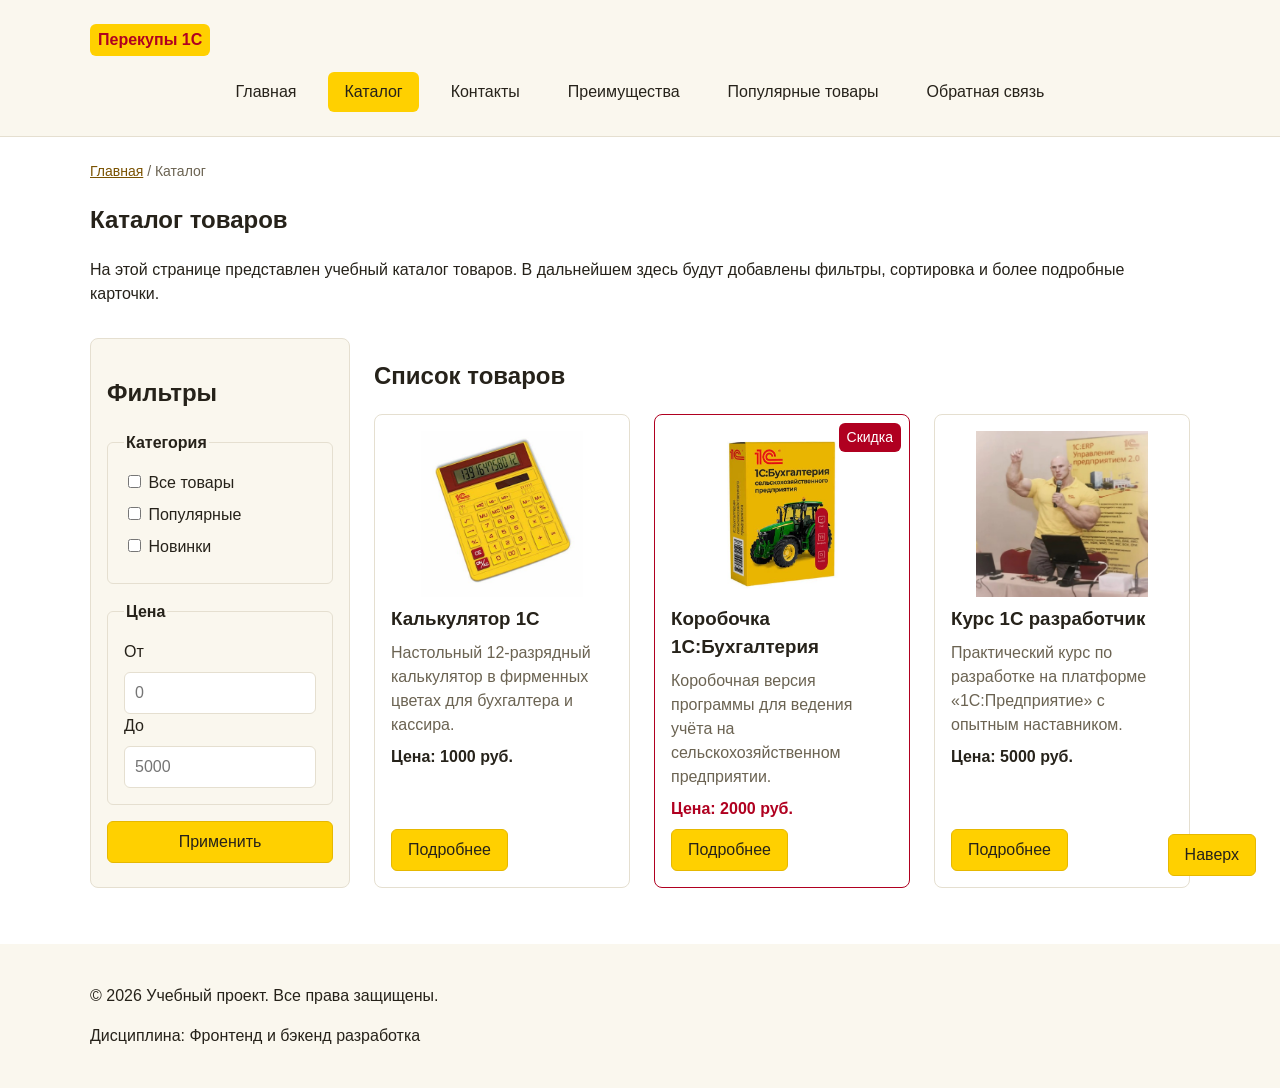
==== catalog.html @ 0d0c449e "chore: import KR1 HTML CSS project" ====
<!DOCTYPE html>
<html lang="ru">
<head>
  <meta charset="UTF-8">
  <meta name="viewport" content="width=device-width, initial-scale=1.0">
  <meta name="description" content="Каталог товаров учебного интернет-магазина.">
  <title>Каталог товаров — Перекупы 1С</title>
  <meta property="og:type" content="website">
  <meta property="og:title" content="Каталог товаров — Перекупы 1С">
  <meta property="og:description" content="Каталог товаров учебного интернет-магазина.">
  <meta property="og:image" content="https://killmenull.github.io/kr1-html-css-shop/images/preview.jpg">
  <link rel="stylesheet" href="css/style.css">
</head>
<body>
  <header class="site-header">
    <div class="site-header__inner">
      <a class="site-header__logo" href="index.html">Перекупы 1С</a>

      <nav class="site-nav" aria-label="Основная навигация">
        <ul class="site-nav__list">
          <li class="site-nav__item"><a class="site-nav__link" href="index.html">Главная</a></li>
          <li class="site-nav__item"><a class="site-nav__link site-nav__link--active" href="catalog.html">Каталог</a></li>
          <li class="site-nav__item"><a class="site-nav__link" href="contacts.html">Контакты</a></li>
          <li class="site-nav__item"><a class="site-nav__link" href="index.html#advantages">Преимущества</a></li>
          <li class="site-nav__item"><a class="site-nav__link" href="index.html#popular">Популярные товары</a></li>
          <li class="site-nav__item"><a class="site-nav__link" href="index.html#contacts">Обратная связь</a></li>
        </ul>
      </nav>
    </div>
  </header>

  <main>
    <nav class="breadcrumbs" aria-label="Хлебные крошки">
      <a class="breadcrumbs__link" href="index.html">Главная</a>
      <span class="breadcrumbs__current">Каталог</span>
    </nav>

    <section class="section">
      <h1>Каталог товаров</h1>
      <p>
        На этой странице представлен учебный каталог товаров.
        В дальнейшем здесь будут добавлены фильтры, сортировка и более
        подробные карточки.
      </p>
    </section>

    <section class="catalog-layout">
      <aside class="catalog-filters">
        <h2>Фильтры</h2>

        <form class="filters-form" action="#" method="get">
          <fieldset class="filters-form__group">
            <legend class="filters-form__legend">Категория</legend>

            <label class="filters-form__label">
              <input type="checkbox" name="category" value="all">
              Все товары
            </label>

            <label class="filters-form__label">
              <input type="checkbox" name="category" value="popular">
              Популярные
            </label>

            <label class="filters-form__label">
              <input type="checkbox" name="category" value="new">
              Новинки
            </label>
          </fieldset>

          <fieldset class="filters-form__group">
            <legend class="filters-form__legend">Цена</legend>

            <label class="filters-form__label" for="price-from">От</label>
            <input class="filters-form__input" id="price-from" name="price-from" type="number" min="0" placeholder="0">

            <label class="filters-form__label" for="price-to">До</label>
            <input class="filters-form__input" id="price-to" name="price-to" type="number" min="0" placeholder="5000">
          </fieldset>

          <button class="button button--primary" type="submit">Применить</button>
        </form>
      </aside>

      <section class="catalog-products">
        <h2>Список товаров</h2>

        <div class="products-grid">
          <article class="product-card">
            <img class="product-card__image" src="images/product-1.jpg" alt="Жёлтый настольный калькулятор 1С с красными клавишами" width="440" height="454">
            <h3 class="product-card__title"><a class="product-card__link" href="product.html">Калькулятор 1С</a></h3>
            <p class="product-card__description">Настольный 12-разрядный калькулятор в фирменных цветах для бухгалтера и кассира.</p>
            <p class="product-card__price">Цена: 1000 руб.</p>
            <a class="button button--primary product-card__button" href="product.html">Подробнее</a>
          </article>

          <article class="product-card product-card--discount">
            <span class="product-card__badge">Скидка</span>
            <img class="product-card__image" src="images/product-2.jpg" alt="Жёлтая коробка программы «1С:Бухгалтерия сельскохозяйственного предприятия» с изображением трактора" width="395" height="506">
            <h3 class="product-card__title"><a class="product-card__link" href="product-2.html">Коробочка 1С:Бухгалтерия</a></h3>
            <p class="product-card__description">Коробочная версия программы для ведения учёта на сельскохозяйственном предприятии.</p>
            <p class="product-card__price">Цена: 2000 руб.</p>
            <a class="button button--primary product-card__button" href="product-2.html">Подробнее</a>
          </article>

          <article class="product-card">
            <img class="product-card__image" src="images/product-3.jpg" alt="Преподаватель в жёлтой футболке 1С выступает с микрофоном на фоне плаката «1С:ERP»" width="800" height="775">
            <h3 class="product-card__title"><a class="product-card__link" href="product-3.html">Курс 1С разработчик</a></h3>
            <p class="product-card__description">Практический курс по разработке на платформе «1С:Предприятие» с опытным наставником.</p>
            <p class="product-card__price">Цена: 5000 руб.</p>
            <a class="button button--primary product-card__button" href="product-3.html">Подробнее</a>
          </article>
        </div>
      </section>
    </section>
  </main>

  <footer class="site-footer">
    <div class="site-footer__inner">
      <p>&copy; 2026 Учебный проект. Все права защищены.</p>
      <p>Дисциплина: Фронтенд и бэкенд разработка</p>
    </div>
  </footer>

  <a class="button button--primary to-top" href="#">Наверх</a>
</body>
</html>
---- css/style.css ----
/* ===============================
   1. Переменные проекта
   =============================== */

/*
  Все значения, которые повторяются в проекте, хранятся в одном месте.
  Чтобы изменить оформление, достаточно поменять переменную здесь.
*/
:root {
  /*
    Основные цвета проекта: тёплая жёлтая палитра.
    Жёлтый используется как заливка (кнопки, активный пункт меню),
    текст на нём тёмный: белый текст на жёлтом не читается.
  */
  --color-bg: #ffffff;
  --color-text: #26221a;
  --color-muted: #6b6352;
  --color-primary: #ffd000;
  --color-primary-dark: #e6b800;
  --color-on-primary: #26221a;

  /*
    Акцентный цвет для ссылок, рамок и обводки фокуса.
    Тёмно-янтарный: тот же тон, что у жёлтого, но достаточно тёмный,
    чтобы читаться на белом фоне.
  */
  --color-accent: #7a5200;

  --color-border: #e5dfd0;
  --color-surface: #faf7ee;
  --color-surface-accent: #fff6bf;
  --color-danger: #b00020;
  --color-success: #168a2f;
  --color-success-bg: #eefaf0;
  --color-white: #ffffff;

  /* Логотип: фон основного жёлтого цвета и тёмно-красный текст */
  --color-brand: var(--color-primary);
  --color-brand-text: #b00020;

  /* Отступы */
  --space-xs: 4px;
  --space-sm: 8px;
  --space-md: 16px;
  --space-lg: 24px;
  --space-xl: 32px;

  /* Скругления */
  --radius-sm: 6px;
  --radius-md: 8px;
  --radius-lg: 12px;

  /* Размеры */
  --container-width: 1100px;
  --header-offset: 200px;

  /* Слои: чем больше значение, тем выше элемент */
  --z-header: 10;
  --z-to-top: 20;
}

/* ===============================
   2. Базовые стили
   =============================== */

/*
  Универсальное правило для всех элементов.
  border-box делает расчёт размеров более понятным:
  width включает content, padding и border.
*/
* {
  box-sizing: border-box;
}

/*
  Плавная прокрутка при переходе по якорным ссылкам.
  Если браузер не поддерживает свойство, ссылка сработает без анимации.
  scroll-padding-top оставляет место под липкую шапку,
  чтобы она не закрывала раздел, к которому выполнен переход.
*/
html {
  scroll-behavior: smooth;
  scroll-padding-top: var(--header-offset);
}

/*
  Убираем стандартный внешний отступ браузера у body.
  Цвет текста и фона берутся из переменных.
  body — flex-колонка высотой не меньше окна (100vh):
  шапка, main и подвал идут сверху вниз, а main забирает свободное место.
*/
body {
  display: flex;
  flex-direction: column;
  min-height: 100vh;
  margin: 0;
  font-family: Arial, sans-serif;
  line-height: 1.5;
  color: var(--color-text);
  background-color: var(--color-bg);
}

/*
  Внутренние отступы основной области страницы.
  Шапка и подвал задают свои отступы в блоках site-header и site-footer.
  flex-grow: 1 растягивает main на всю свободную высоту,
  поэтому подвал остаётся внизу окна даже на короткой странице.
*/
main {
  flex-grow: 1;
  padding: var(--space-lg);
}

/* ===============================
   3. Общие элементы интерфейса
   =============================== */

/*
  Базовый цвет ссылок и его изменение при наведении.
*/
a {
  color: var(--color-accent);
}

a:hover {
  color: var(--color-text);
}

/*
  Видимая рамка фокуса при навигации с клавиатуры.
*/
a:focus-visible {
  outline: 2px solid var(--color-accent);
  outline-offset: 3px;
}

/*
  Подсветка элемента, к которому выполнен переход по якорю,
  например раздела id="popular" после ссылки #popular.
*/
:target {
  outline: 2px dashed var(--color-accent);
  outline-offset: 4px;
}

/*
  Кнопка — самостоятельный БЭМ-блок.
  Базовый класс задаёт форму и размеры,
  цвета задаются модификаторами button--primary и button--secondary.
  Класс используется и для ссылок, и для элементов button.
  Прозрачная рамка есть у всех кнопок, чтобы варианты
  с рамкой и без неё были одного размера.
*/
.button {
  display: inline-block;
  padding: var(--space-sm) var(--space-md);
  border: 1px solid transparent;
  border-radius: var(--radius-sm);
  font: inherit;
  text-decoration: none;
  cursor: pointer;
}

/*
  Основной вариант кнопки: жёлтая заливка и тёмный текст.
  Рамка чуть темнее заливки отделяет кнопку от светлого фона.
*/
.button--primary {
  color: var(--color-on-primary);
  background-color: var(--color-primary);
  border-color: var(--color-primary-dark);
}

/*
  Цвет текста указан явно, иначе у ссылки-кнопки
  сработает общее правило a:hover.
*/
.button--primary:hover {
  color: var(--color-on-primary);
  background-color: var(--color-primary-dark);
}

/*
  Второстепенный вариант кнопки: прозрачный фон и рамка.
*/
.button--secondary {
  color: var(--color-accent);
  background-color: transparent;
  border-color: var(--color-accent);
}

.button--secondary:hover {
  color: var(--color-on-primary);
  background-color: var(--color-primary);
}

.button:focus-visible {
  outline: 2px solid var(--color-accent);
  outline-offset: 3px;
}

/*
  Недоступная кнопка приглушается, курсор показывает запрет.
  Модификатор button--disabled нужен для визуально отключённых ссылок.
*/
.button:disabled,
.button--disabled {
  opacity: 0.6;
  cursor: not-allowed;
}

/* ===============================
   4. Компоненты страницы
   =============================== */

/*
  Шапка сайта.
  position: sticky оставляет шапку вверху экрана при прокрутке.
  z-index поднимает её над содержимым страницы.
*/
.site-header {
  position: sticky;
  top: 0;
  z-index: var(--z-header);
  padding: var(--space-lg);
  background-color: var(--color-surface);
  border-bottom: 1px solid var(--color-border);
}

/*
  Внутренний контейнер шапки ограничивает ширину содержимого,
  чтобы оно не растягивалось слишком сильно на широких экранах.
*/
.site-header__inner {
  max-width: var(--container-width);
  margin: 0 auto;
}

/*
  Текстовый логотип: жёлтая плашка с тёмно-красным текстом.
  Жёлтым сделан фон, а не буквы: жёлтый текст
  на светлой шапке было бы невозможно прочитать.
*/
.site-header__logo {
  display: inline-block;
  padding: var(--space-xs) var(--space-sm);
  font-weight: 700;
  color: var(--color-brand-text);
  background-color: var(--color-brand);
  border-radius: var(--radius-sm);
  text-decoration: none;
}

/*
  Цвет текста указан явно, иначе при наведении
  сработает общее правило a:hover и текст сменит цвет.
*/
.site-header__logo:hover {
  color: var(--color-brand-text);
}

/*
  Горизонтальное меню через Flexbox.
  flex-wrap разрешает перенос пунктов на новую строку,
  gap задаёт расстояние между пунктами.
*/
.site-nav__list {
  display: flex;
  flex-wrap: wrap;
  justify-content: center;
  align-items: center;
  gap: var(--space-md);
  padding: 0;
  margin: var(--space-md) 0 0;
  list-style: none;
}

/*
  Ссылки меню.
  inline-block позволяет задать внутренние отступы
  и увеличить кликабельную область.
*/
.site-nav__link {
  display: inline-block;
  padding: var(--space-sm) var(--space-md);
  color: var(--color-text);
  text-decoration: none;
  border-radius: var(--radius-sm);
}

.site-nav__link:hover {
  color: var(--color-on-primary);
  background-color: var(--color-primary);
}

.site-nav__link:focus-visible {
  outline: 2px solid var(--color-accent);
  outline-offset: 3px;
}

/*
  Модификатор активного пункта: ссылка на текущую страницу.
*/
.site-nav__link--active {
  color: var(--color-on-primary);
  background-color: var(--color-primary);
}

/*
  Хлебные крошки на внутренних страницах.
*/
.breadcrumbs {
  max-width: var(--container-width);
  margin: 0 auto var(--space-md);
  font-size: 14px;
  color: var(--color-muted);
}

.breadcrumbs__link {
  color: var(--color-accent);
}

/*
  Текущая страница не является ссылкой.
  Перед её названием ставится разделитель.
*/
.breadcrumbs__current::before {
  content: " / ";
  color: var(--color-muted);
}

/*
  Hero-блок — первый крупный блок страницы.
*/
.hero {
  max-width: var(--container-width);
  margin: 0 auto var(--space-xl);
  padding: var(--space-xl) var(--space-lg);
  background-color: var(--color-surface-accent);
  border-radius: var(--radius-lg);
}

/*
  Кнопки в hero-блоке стоят в ряд с промежутком.
*/
.hero__actions {
  display: flex;
  flex-wrap: wrap;
  gap: var(--space-md);
}

/*
  Общий класс для разделов страницы.
*/
.section {
  max-width: var(--container-width);
  margin: 0 auto var(--space-xl);
}

/*
  Заголовок раздела.
*/
.section__title {
  margin-top: 0;
}

/*
  Сетка карточек товаров через CSS Grid.
  repeat(3, 1fr) создаёт три равные колонки,
  gap задаёт расстояние между карточками.
*/
.products-grid {
  display: grid;
  grid-template-columns: repeat(3, 1fr);
  gap: var(--space-lg);
}

/*
  Карточка товара — переиспользуемый БЭМ-блок.
  Карточка сама является flex-контейнером:
  содержимое идёт сверху вниз, расстояние между элементами задаёт gap.
  position: relative делает карточку точкой отсчёта для бейджа.
*/
.product-card {
  position: relative;
  display: flex;
  flex-direction: column;
  gap: var(--space-sm);
  padding: var(--space-md);
  border: 1px solid var(--color-border);
  border-radius: var(--radius-md);
  background-color: var(--color-bg);
}

.product-card:hover {
  border-color: var(--color-accent);
}

/*
  Модификаторы карточки: выделенный товар и товар со скидкой.
*/
.product-card--featured {
  border-color: var(--color-accent);
}

.product-card--discount {
  border-color: var(--color-danger);
}

/*
  Фото товара в карточке.
  aspect-ratio задаёт одинаковую область 4:3 для всех карточек,
  object-fit: contain вписывает в неё фото целиком, без обрезки.
*/
.product-card__image {
  display: block;
  width: 100%;
  height: auto;
  aspect-ratio: 4 / 3;
  object-fit: contain;
  border-radius: var(--radius-sm);
}

/*
  Элементы карточки. Внешние отступы обнулены,
  расстояние между элементами задаёт gap карточки.
*/
.product-card__title {
  margin: 0;
  color: var(--color-text);
}

/*
  Название товара — ссылка на его страницу.
  Цвет наследуется от заголовка, подчёркивание появляется при наведении.
*/
.product-card__link {
  color: inherit;
  text-decoration: none;
}

.product-card__link:hover {
  text-decoration: underline;
}

.product-card__description {
  margin: 0;
  color: var(--color-muted);
}

.product-card__price {
  margin: 0;
  font-weight: 700;
}

/*
  Бейдж в правом верхнем углу карточки: «Хит», «Скидка».
  position: absolute выводит его из потока
  и размещает относительно карточки.
*/
.product-card__badge {
  position: absolute;
  top: var(--space-sm);
  right: var(--space-sm);
  padding: var(--space-xs) var(--space-sm);
  font-size: 14px;
  color: var(--color-white);
  background-color: var(--color-danger);
  border-radius: var(--radius-sm);
}

/*
  Модификатор блока меняет вид своего элемента:
  у товара со скидкой цена выделяется цветом.
*/
.product-card--discount .product-card__price {
  color: var(--color-danger);
}

/*
  Кнопка прижимается к низу карточки
  и не растягивается на всю ширину.
*/
.product-card__button {
  margin-top: auto;
  align-self: flex-start;
}

/*
  Страница каталога: фильтры слева, товары справа.
  Первая колонка 260px отводится под фильтры,
  вторая 1fr занимает оставшееся пространство.
  grid-template-areas задаёт именованные области сетки.
*/
.catalog-layout {
  max-width: var(--container-width);
  margin: 0 auto var(--space-xl);
  display: grid;
  grid-template-columns: 260px 1fr;
  grid-template-areas: "filters products";
  gap: var(--space-lg);
}

/*
  Боковая область фильтров.
*/
.catalog-filters {
  grid-area: filters;
  padding: var(--space-md);
  border: 1px solid var(--color-border);
  border-radius: var(--radius-md);
  background-color: var(--color-surface);
}

/*
  Область со списком товаров.
*/
.catalog-products {
  grid-area: products;
}

/*
  Форма фильтров.
  Группы полей идут друг под другом, расстояние между ними задаёт gap.
*/
.filters-form {
  display: grid;
  gap: var(--space-md);
}

/*
  Группа полей: fieldset визуально отделяет группы фильтров.
*/
.filters-form__group {
  margin: 0;
  padding: var(--space-md);
  border: 1px solid var(--color-border);
  border-radius: var(--radius-sm);
}

.filters-form__legend {
  font-weight: 700;
}

.filters-form__label {
  display: block;
  margin-bottom: var(--space-sm);
}

/*
  Числовые поля цены.
*/
.filters-form__input {
  width: 100%;
  padding: 8px 10px;
  border: 1px solid var(--color-border);
  border-radius: var(--radius-sm);
  font: inherit;
}

/*
  Страница товара: изображение слева, описание справа.
*/
.product {
  max-width: var(--container-width);
  margin: 0 auto var(--space-xl);
  display: grid;
  grid-template-columns: 1fr 1fr;
  gap: var(--space-lg);
  align-items: start;
}

/*
  У figure есть стандартные внешние отступы браузера, убираем их.
*/
.product__media {
  margin: 0;
}

/*
  Фото товара на его странице.
  Область 4:3 одинакова для всех товаров,
  фото вписывается в неё целиком, без обрезки.
*/
.product__image {
  display: block;
  width: 100%;
  height: auto;
  aspect-ratio: 4 / 3;
  object-fit: contain;
  border: 1px solid var(--color-border);
  border-radius: var(--radius-md);
  background-color: var(--color-bg);
}

.product__title {
  margin-top: 0;
}

.product__price {
  font-size: 20px;
  font-weight: 700;
}

/*
  Кнопки под описанием товара.
*/
.product__actions {
  display: flex;
  flex-wrap: wrap;
  gap: var(--space-md);
}

/*
  Таблица характеристик товара.
  border-collapse объединяет рамки соседних ячеек в одну линию.
*/
.product-table {
  width: 100%;
  border-collapse: collapse;
}

.product-table__caption {
  margin-bottom: var(--space-sm);
  color: var(--color-muted);
  text-align: left;
}

.product-table__cell {
  padding: var(--space-sm) var(--space-md);
  border: 1px solid var(--color-border);
  text-align: left;
}

/*
  Ячейки заголовка таблицы.
*/
.product-table__cell--head {
  background-color: var(--color-surface);
}

/*
  Блок отзывов: три карточки в ряд через CSS Grid.
*/
.reviews {
  display: grid;
  grid-template-columns: repeat(3, 1fr);
  gap: var(--space-lg);
}

/*
  Карточка отзыва.
  У figure есть стандартные внешние отступы браузера, убираем их.
  Карточка — flex-колонка, чтобы подпись автора прижималась к низу.
*/
.review {
  display: flex;
  flex-direction: column;
  gap: var(--space-sm);
  margin: 0;
  padding: var(--space-md);
  border: 1px solid var(--color-border);
  border-radius: var(--radius-md);
  background-color: var(--color-surface);
}

/*
  Оценка звёздами. Текст оценки для программ чтения с экрана
  задан в HTML через aria-label.
*/
.review__rating {
  margin: 0;
  color: var(--color-brand-text);
  letter-spacing: 2px;
}

/*
  У blockquote тоже есть стандартные отступы браузера.
*/
.review__text {
  margin: 0;
}

.review__author {
  margin-top: auto;
  font-size: 14px;
  color: var(--color-muted);
}

/*
  Дополнительный информационный блок.
*/
.aside-info {
  max-width: var(--container-width);
  margin: 0 auto var(--space-xl);
  padding: var(--space-md);
  border-left: 4px solid var(--color-primary);
  background-color: var(--color-surface);
}

/*
  Сообщение об успешной отправке формы.
*/
.success-message {
  max-width: var(--container-width);
  margin: var(--space-lg) auto;
  padding: var(--space-md);
  border-left: 4px solid var(--color-success);
  background-color: var(--color-success-bg);
}

/*
  Подвал сайта.
*/
.site-footer {
  padding: var(--space-lg);
  background-color: var(--color-surface);
}

/*
  Внутренний контейнер подвала ограничивает ширину содержимого
  и ставит его по центру, как в шапке и разделах страницы.
  Без него на широком экране или при уменьшении масштаба
  текст подвала прижимался к левому краю окна.
*/
.site-footer__inner {
  max-width: var(--container-width);
  margin: 0 auto;
}

/*
  Кнопка «Наверх».
  position: fixed закрепляет её в правом нижнем углу окна,
  при прокрутке она остаётся на месте.
*/
.to-top {
  position: fixed;
  right: var(--space-lg);
  bottom: var(--space-lg);
  z-index: var(--z-to-top);
}

/* ===============================
   5. Форма и модальное окно
   =============================== */

/*
  Модальное окно.
  Элемент dialog сам умеет открываться поверх страницы.
*/
.order-dialog {
  width: min(100% - 32px, 560px);
  padding: var(--space-lg);
  border: none;
  border-radius: var(--radius-lg);
}

/*
  Затемнение фона за модальным окном.
*/
.order-dialog::backdrop {
  background-color: rgba(0, 0, 0, 0.5);
}

.order-dialog__title {
  margin-top: 0;
}

/*
  Форма заявки — отдельный БЭМ-блок,
  её можно использовать и вне модального окна.
  Поле формы: подпись и элемент ввода.
*/
.order-form__field {
  margin-bottom: var(--space-md);
}

.order-form__label {
  display: block;
  margin-bottom: var(--space-xs);
}

/*
  Основные поля формы.
  font: inherit заставляет поля использовать шрифт страницы.
*/
.order-form__input,
.order-form__select,
.order-form__textarea {
  width: 100%;
  padding: 10px 12px;
  border: 1px solid var(--color-border);
  border-radius: var(--radius-sm);
  font: inherit;
}

/*
  Подсказка под полем.
*/
.order-form__hint {
  display: block;
  margin-top: var(--space-xs);
  color: var(--color-muted);
}

/*
  Реакция поля на наведение мыши.
*/
.order-form__input:hover,
.order-form__select:hover,
.order-form__textarea:hover {
  border-color: var(--color-accent);
}

/*
  Видимый фокус для клавиатурной навигации.
*/
.order-form__input:focus-visible,
.order-form__select:focus-visible,
.order-form__textarea:focus-visible {
  outline: 2px solid var(--color-accent);
  outline-offset: 3px;
}

/*
  Подсветка ошибочных полей.
  Атрибут aria-invalid добавляется через JavaScript.
  Правило стоит после :hover: специфичность у них одинаковая,
  поэтому красная рамка сохраняется и при наведении.
*/
.order-form__input[aria-invalid="true"],
.order-form__select[aria-invalid="true"],
.order-form__textarea[aria-invalid="true"] {
  border-color: var(--color-danger);
}

/*
  Кнопки формы.
*/
.order-form__actions {
  display: flex;
  gap: var(--space-md);
  margin-top: var(--space-lg);
}

/*
  Модификатор формы на отдельной странице:
  без модального окна ширину формы нужно ограничить.
*/
.order-form--page {
  max-width: 560px;
}
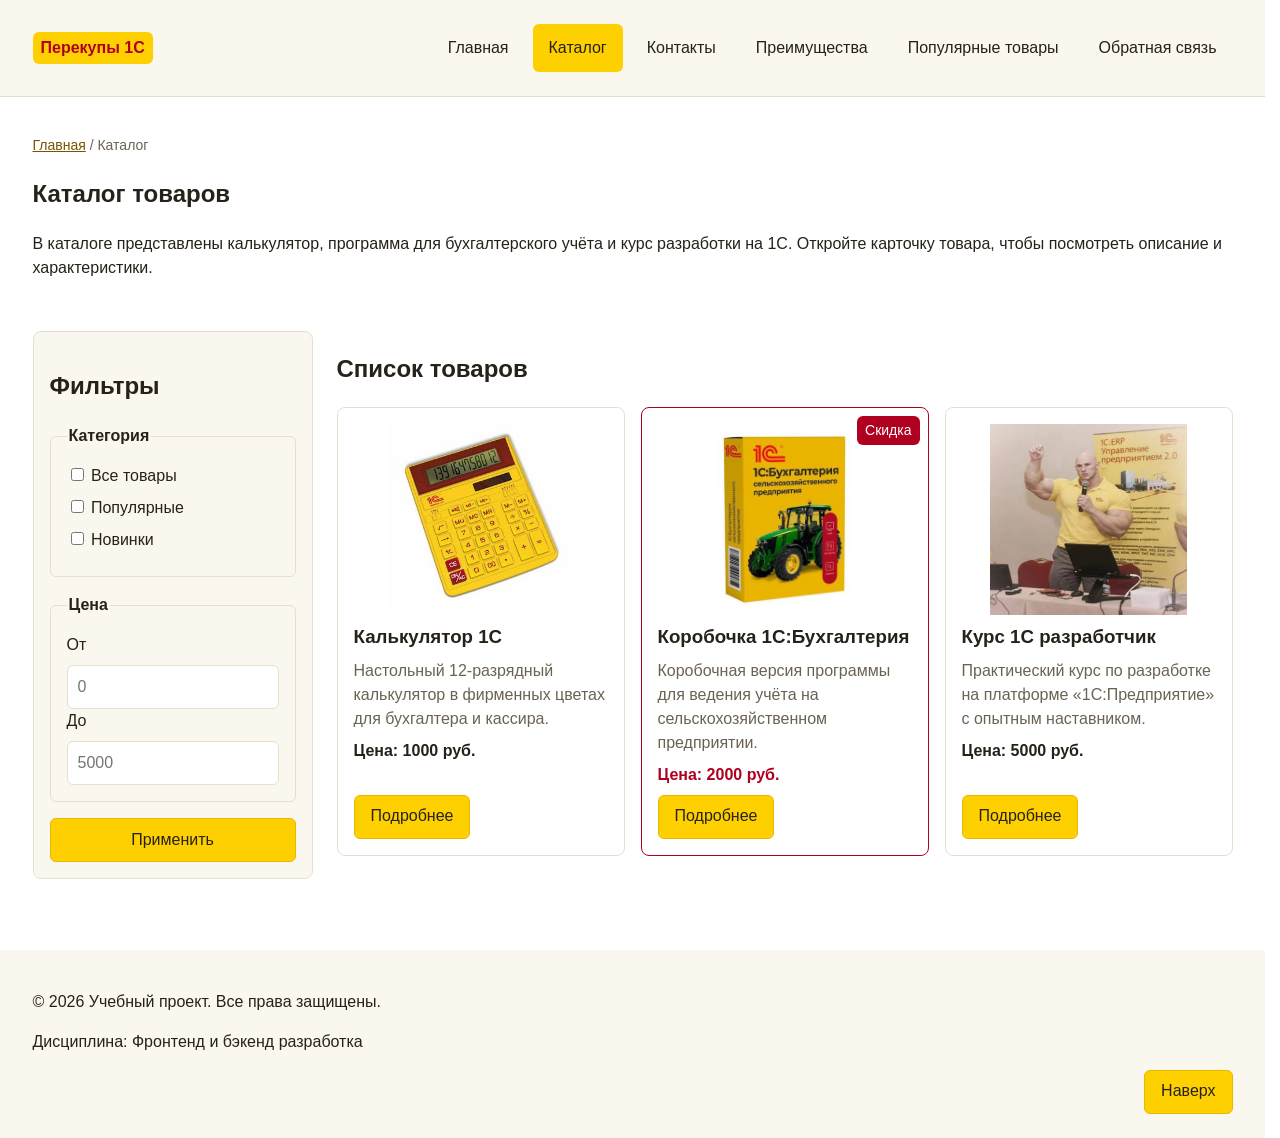
==== commit 2f4df7f0: "feat: add responsive layout styles" ====
--- a/catalog.html
+++ b/catalog.html
@@ -10,13 +10,16 @@
   <meta property="og:description" content="Каталог товаров учебного интернет-магазина.">
   <meta property="og:image" content="https://killmenull.github.io/kr1-html-css-shop/images/preview.jpg">
   <link rel="stylesheet" href="css/style.css">
+  <link rel="stylesheet" href="css/responsive.css">
+  <script src="js/main.js" defer></script>
 </head>
 <body>
   <header class="site-header">
     <div class="site-header__inner">
       <a class="site-header__logo" href="index.html">Перекупы 1С</a>
+      <button class="button button--secondary site-header__menu-toggle" type="button" aria-expanded="false" aria-controls="site-navigation" hidden>Меню</button>
 
-      <nav class="site-nav" aria-label="Основная навигация">
+      <nav class="site-nav" id="site-navigation" aria-label="Основная навигация">
         <ul class="site-nav__list">
           <li class="site-nav__item"><a class="site-nav__link" href="index.html">Главная</a></li>
           <li class="site-nav__item"><a class="site-nav__link site-nav__link--active" href="catalog.html">Каталог</a></li>
@@ -38,9 +41,9 @@
     <section class="section">
       <h1>Каталог товаров</h1>
       <p>
-        На этой странице представлен учебный каталог товаров.
-        В дальнейшем здесь будут добавлены фильтры, сортировка и более
-        подробные карточки.
+        В каталоге представлены калькулятор, программа для бухгалтерского учёта
+        и курс разработки на 1С. Откройте карточку товара, чтобы посмотреть
+        описание и характеристики.
       </p>
     </section>
 
@@ -87,7 +90,22 @@
 
         <div class="products-grid">
           <article class="product-card">
-            <img class="product-card__image" src="images/product-1.jpg" alt="Жёлтый настольный калькулятор 1С с красными клавишами" width="440" height="454">
+            <img
+          class="product-card__image"
+          src="images/product-1.jpg"
+          srcset="images/product-1-240.jpg 240w,
+                  images/product-1-320.jpg 320w,
+                  images/product-1.jpg 440w"
+          sizes="(min-width: 1280px) 254px,
+                 (min-width: 1232px) 406px,
+                 (min-width: 1024px) calc(50vw - 210px),
+                 (min-width: 640px) calc(50vw - 58px),
+                 calc(100vw - 66px)"
+          alt="Жёлтый настольный калькулятор 1С с красными клавишами"
+          width="440"
+          height="454"
+          loading="lazy"
+        >
             <h3 class="product-card__title"><a class="product-card__link" href="product.html">Калькулятор 1С</a></h3>
             <p class="product-card__description">Настольный 12-разрядный калькулятор в фирменных цветах для бухгалтера и кассира.</p>
             <p class="product-card__price">Цена: 1000 руб.</p>
@@ -96,7 +114,22 @@
 
           <article class="product-card product-card--discount">
             <span class="product-card__badge">Скидка</span>
-            <img class="product-card__image" src="images/product-2.jpg" alt="Жёлтая коробка программы «1С:Бухгалтерия сельскохозяйственного предприятия» с изображением трактора" width="395" height="506">
+            <img
+          class="product-card__image"
+          src="images/product-2.jpg"
+          srcset="images/product-2-240.jpg 240w,
+                  images/product-2-320.jpg 320w,
+                  images/product-2.jpg 395w"
+          sizes="(min-width: 1280px) 254px,
+                 (min-width: 1232px) 406px,
+                 (min-width: 1024px) calc(50vw - 210px),
+                 (min-width: 640px) calc(50vw - 58px),
+                 calc(100vw - 66px)"
+          alt="Жёлтая коробка программы «1С:Бухгалтерия сельскохозяйственного предприятия» с изображением трактора"
+          width="395"
+          height="506"
+          loading="lazy"
+        >
             <h3 class="product-card__title"><a class="product-card__link" href="product-2.html">Коробочка 1С:Бухгалтерия</a></h3>
             <p class="product-card__description">Коробочная версия программы для ведения учёта на сельскохозяйственном предприятии.</p>
             <p class="product-card__price">Цена: 2000 руб.</p>
@@ -104,7 +137,24 @@
           </article>
 
           <article class="product-card">
-            <img class="product-card__image" src="images/product-3.jpg" alt="Преподаватель в жёлтой футболке 1С выступает с микрофоном на фоне плаката «1С:ERP»" width="800" height="775">
+            <img
+          class="product-card__image"
+          src="images/product-3.jpg"
+          srcset="images/product-3-240.jpg 240w,
+                  images/product-3-320.jpg 320w,
+                  images/product-3-480.jpg 480w,
+                  images/product-3-640.jpg 640w,
+                  images/product-3.jpg 800w"
+          sizes="(min-width: 1280px) 254px,
+                 (min-width: 1232px) 406px,
+                 (min-width: 1024px) calc(50vw - 210px),
+                 (min-width: 640px) calc(50vw - 58px),
+                 calc(100vw - 66px)"
+          alt="Преподаватель в жёлтой футболке 1С выступает с микрофоном на фоне плаката «1С:ERP»"
+          width="800"
+          height="775"
+          loading="lazy"
+        >
             <h3 class="product-card__title"><a class="product-card__link" href="product-3.html">Курс 1С разработчик</a></h3>
             <p class="product-card__description">Практический курс по разработке на платформе «1С:Предприятие» с опытным наставником.</p>
             <p class="product-card__price">Цена: 5000 руб.</p>
@@ -119,9 +169,9 @@
     <div class="site-footer__inner">
       <p>&copy; 2026 Учебный проект. Все права защищены.</p>
       <p>Дисциплина: Фронтенд и бэкенд разработка</p>
+      <a class="button button--primary to-top" href="#">Наверх</a>
     </div>
   </footer>
 
-  <a class="button button--primary to-top" href="#">Наверх</a>
 </body>
 </html>
--- a/css/responsive.css
+++ b/css/responsive.css
@@ -0,0 +1,519 @@
+/*
+  Адаптивные стили для контрольной работы №3.
+  Подход: Mobile First.
+  Базовые стили рассчитаны на мобильный экран.
+  Расширения добавляются через min-width медиазапросы.
+  Файл подключён после style.css на всех страницах.
+  Здесь будут переопределяться раскладки исходного проекта КР №1.
+*/
+
+/* 1. Общие правила для мобильного экрана */
+*,
+*::before,
+*::after {
+  box-sizing: border-box;
+}
+
+html {
+  scroll-behavior: smooth;
+  scrollbar-gutter: stable;
+}
+
+img,
+video {
+  max-width: 100%;
+  height: auto;
+}
+
+/* Открытое модальное окно блокирует прокрутку страницы под ним. */
+body:has(.order-dialog[open]) {
+  overflow: hidden;
+}
+
+/* 2. Контейнеры и отступы */
+:root {
+  --container-width: 1200px;
+  --header-offset: 16px;
+}
+
+/* Боковые отступы задаются один раз на внешних контейнерах.
+   Вложенные разделы используют всю доступную ширину main. */
+main,
+.site-header__inner,
+.site-footer__inner {
+  width: min(100% - 32px, var(--container-width));
+  margin-inline: auto;
+}
+
+main {
+  min-width: 0;
+  padding: clamp(24px, 3vw, 48px) 0;
+}
+
+.section {
+  margin-bottom: clamp(32px, 4vw, 56px);
+  padding-block: 0;
+}
+
+.site-header,
+.site-footer {
+  padding: clamp(16px, 2vw, 24px) 0;
+}
+
+/* 3. Шапка, навигация и хлебные крошки */
+.button {
+  min-height: 44px;
+}
+
+/* На мобильном экране высокая шапка прокручивается вместе со страницей. */
+.site-header {
+  position: static;
+}
+
+.site-header__inner {
+  display: flex;
+  flex-wrap: wrap;
+  align-items: center;
+  justify-content: space-between;
+  gap: var(--space-md, 16px);
+}
+
+.site-header__menu-toggle {
+  min-height: 44px;
+}
+
+.site-header__menu-toggle[hidden],
+.site-nav[hidden] {
+  display: none;
+}
+
+.site-nav {
+  flex-basis: 100%;
+  min-width: 0;
+}
+
+.site-nav__list {
+  display: flex;
+  flex-direction: column;
+  align-items: stretch;
+  gap: var(--space-sm, 8px);
+  padding: 0;
+  margin: 0;
+  list-style: none;
+}
+
+.site-nav__link {
+  display: block;
+  padding: 12px 16px;
+  overflow-wrap: anywhere;
+}
+
+/* 4. Hero-блок */
+.hero {
+  display: grid;
+  grid-template-columns: minmax(0, 1fr);
+  gap: var(--space-lg, 24px);
+  align-items: center;
+  padding: clamp(24px, 4vw, 48px);
+}
+
+.hero__content {
+  display: grid;
+  min-width: 0;
+  gap: var(--space-md, 16px);
+}
+
+.hero__title {
+  margin: 0;
+  font-size: clamp(28px, 7vw, 56px);
+  line-height: 1.1;
+  overflow-wrap: anywhere;
+}
+
+.hero__description {
+  margin: 0;
+}
+
+.hero__actions {
+  flex-direction: column;
+  align-items: stretch;
+}
+
+.hero__actions .button {
+  min-height: 44px;
+  text-align: center;
+}
+
+.hero__picture {
+  display: block;
+  min-width: 0;
+}
+
+.hero__image {
+  display: block;
+  width: 100%;
+  max-width: 440px;
+  height: auto;
+  margin-inline: auto;
+}
+
+/* 5. Карточки товаров и отзывы */
+.products-grid,
+.reviews {
+  display: grid;
+  grid-template-columns: minmax(0, 1fr);
+  gap: var(--space-md, 16px);
+}
+
+.product-card,
+.review {
+  min-width: 0;
+}
+
+/* Одинаковая область 4:3; contain сохраняет товар целиком без обрезки. */
+.product-card__image {
+  display: block;
+  width: 100%;
+  height: auto;
+  aspect-ratio: 4 / 3;
+  object-fit: contain;
+  border-radius: var(--radius-md, 8px);
+}
+
+.product-card__title,
+.product-card__description,
+.review__text,
+.review__author {
+  overflow-wrap: anywhere;
+}
+
+/* 6. Каталог и фильтры */
+.catalog-layout {
+  grid-template-columns: minmax(0, 1fr);
+  grid-template-areas:
+    "filters"
+    "products";
+  gap: var(--space-lg, 24px);
+  align-items: start;
+}
+
+.catalog-filters,
+.catalog-products,
+.filters-form__group {
+  min-width: 0;
+}
+
+.filters-form__input {
+  min-height: 44px;
+}
+
+/* 7. Страницы товаров и таблицы характеристик */
+.product {
+  grid-template-columns: minmax(0, 1fr);
+}
+
+.product__media,
+.product__info {
+  min-width: 0;
+}
+
+.product__title,
+.product__description {
+  overflow-wrap: anywhere;
+}
+
+.product__actions {
+  flex-direction: column;
+}
+
+.product__actions .button {
+  min-height: 44px;
+  text-align: center;
+}
+
+.table-wrapper {
+  width: 100%;
+  max-width: 100%;
+  overflow-x: auto;
+  -webkit-overflow-scrolling: touch;
+}
+
+.table-wrapper:focus-visible {
+  outline: 2px solid var(--color-accent);
+  outline-offset: 3px;
+}
+
+.product-table {
+  width: 100%;
+  min-width: 640px;
+  border-collapse: collapse;
+}
+
+.product-table__cell {
+  padding: 12px;
+}
+
+/* 8. Форма заявки и модальное окно */
+.order-form {
+  display: grid;
+  grid-template-columns: minmax(0, 1fr);
+  gap: var(--space-md, 16px);
+}
+
+.order-form__field {
+  display: grid;
+  min-width: 0;
+  gap: var(--space-xs, 4px);
+  align-content: start;
+  margin: 0;
+}
+
+.order-form__label {
+  margin: 0;
+}
+
+.order-form__input,
+.order-form__select,
+.order-form__textarea {
+  width: 100%;
+  min-width: 0;
+  min-height: 44px;
+  font-size: 16px;
+}
+
+.order-form__textarea {
+  min-height: 120px;
+  resize: vertical;
+}
+
+.order-form__hint {
+  margin: 0;
+}
+
+.order-form__field--checkbox .order-form__label {
+  display: flex;
+  align-items: flex-start;
+  gap: var(--space-sm, 8px);
+  min-height: 44px;
+}
+
+.order-form__checkbox {
+  flex: 0 0 20px;
+  width: 20px;
+  height: 20px;
+  margin: 2px 0 0;
+}
+
+.order-form__field--wide,
+.order-form__field--checkbox,
+.order-form__actions {
+  grid-column: 1 / -1;
+}
+
+.order-form__actions {
+  flex-direction: column;
+  flex-wrap: wrap;
+  margin-top: 0;
+}
+
+.order-form__actions .button,
+.order-dialog__close {
+  min-height: 44px;
+}
+
+.order-form--page {
+  max-width: 800px;
+}
+
+.order-dialog {
+  --dialog-padding: clamp(16px, 3vw, 24px);
+  width: min(100% - 32px, 560px);
+  max-width: calc(100% - 32px);
+  max-height: calc(100vh - 32px);
+  max-height: calc(100dvh - 32px);
+  padding: var(--dialog-padding);
+  overflow: auto;
+  scroll-padding-block: 112px 16px;
+}
+
+.order-dialog::backdrop {
+  background: rgb(0 0 0 / 0.5);
+}
+
+/* Заголовок и закрытие остаются доступны при прокрутке длинной формы. */
+.order-dialog__header {
+  position: sticky;
+  top: calc(-1 * var(--dialog-padding));
+  z-index: 1;
+  display: flex;
+  align-items: flex-start;
+  gap: var(--space-md, 16px);
+  margin: calc(-1 * var(--dialog-padding)) calc(-1 * var(--dialog-padding)) var(--space-md, 16px);
+  padding: var(--dialog-padding);
+  background-color: var(--color-bg);
+  border-bottom: 1px solid var(--color-border);
+}
+
+.order-dialog__title {
+  min-width: 0;
+  margin: 0;
+  font-size: clamp(20px, 3vw, 24px);
+  overflow-wrap: anywhere;
+}
+
+.order-dialog__close {
+  display: inline-flex;
+  align-items: center;
+  justify-content: center;
+  flex-shrink: 0;
+  width: 44px;
+  margin-left: auto;
+  padding: 0;
+  font-size: 28px;
+  line-height: 1;
+}
+
+/* 9. Подвал и кнопка «Наверх» */
+/* Пока нет свободного бокового поля, кнопка занимает место внутри подвала.
+   Так она не закрывает текст, таблицы и поля при любой прокрутке. */
+.to-top {
+  position: static;
+  display: block;
+  width: fit-content;
+  max-width: calc(100% - 32px);
+  min-height: 44px;
+  margin: var(--space-md, 16px) 0 0 auto;
+  text-align: center;
+}
+
+/*
+  10. Расширения для больших экранов.
+  Ширины проверки: 360px, 430px, 768px, 1024px, 1440px.
+*/
+@media (min-width: 640px) {
+  .hero__actions {
+    flex-direction: row;
+  }
+
+  .products-grid,
+  .reviews {
+    grid-template-columns: repeat(2, minmax(0, 1fr));
+  }
+}
+
+@media (min-width: 768px) {
+  :root {
+    /* Запас под шапку с меню в две строки при переходе по якорям. */
+    --header-offset: 216px;
+  }
+
+  .site-nav__list {
+    flex-direction: row;
+    flex-wrap: wrap;
+    align-items: center;
+  }
+
+  .site-header {
+    position: sticky;
+    top: 0;
+    z-index: var(--z-header, 10);
+  }
+
+  .product {
+    grid-template-columns: repeat(2, minmax(0, 1fr));
+  }
+
+  .product__actions,
+  .order-form__actions {
+    flex-direction: row;
+  }
+
+  .order-form {
+    grid-template-columns: repeat(2, minmax(0, 1fr));
+  }
+}
+
+@media (min-width: 900px) {
+  .hero {
+    grid-template-columns: minmax(0, 1fr) minmax(280px, 440px);
+  }
+}
+
+@media (min-width: 1024px) {
+  .products-grid,
+  .reviews {
+    grid-template-columns: repeat(3, minmax(0, 1fr));
+  }
+
+  .catalog-layout {
+    grid-template-columns: 280px minmax(0, 1fr);
+    grid-template-areas: "filters products";
+  }
+
+  /* Учитываем место, занятое боковым фильтром. */
+  .catalog-products .products-grid {
+    grid-template-columns: repeat(2, minmax(0, 1fr));
+  }
+}
+
+@media (min-width: 1200px) {
+  :root {
+    --header-offset: 112px;
+  }
+
+  .site-header__inner {
+    flex-wrap: nowrap;
+    gap: var(--space-lg, 24px);
+  }
+
+  .site-nav {
+    flex-basis: auto;
+    margin-left: auto;
+  }
+
+  .site-nav__list {
+    justify-content: flex-end;
+  }
+}
+
+@media (min-width: 1280px) {
+  .products-grid {
+    /* Три товара заполняют строку; четвёртая колонка появится с четвёртым товаром. */
+    grid-template-columns: repeat(auto-fit, minmax(254px, 1fr));
+  }
+
+  .catalog-products .products-grid {
+    grid-template-columns: repeat(3, minmax(0, 1fr));
+  }
+}
+
+/* На широком экране кнопка помещается в правом поле вне контейнера 1200px. */
+@media (min-width: 1440px) {
+  .to-top {
+    position: fixed;
+    right: 16px;
+    bottom: 16px;
+    margin: 0;
+    z-index: var(--z-to-top, 20);
+  }
+}
+
+/* Высокий фильтр закрепляется только там, где он помещается по высоте.
+   Отступ учитывает sticky-шапку; на низком экране фильтр прокручивается обычно. */
+@media (min-width: 1024px) and (min-height: 800px) {
+  .catalog-filters {
+    position: sticky;
+    top: var(--header-offset);
+  }
+}
+
+/* В альбомной ориентации шапка не отнимает место у содержимого. */
+@media (min-width: 768px) and (max-height: 599px) {
+  :root {
+    --header-offset: 16px;
+  }
+
+  .site-header {
+    position: static;
+  }
+}
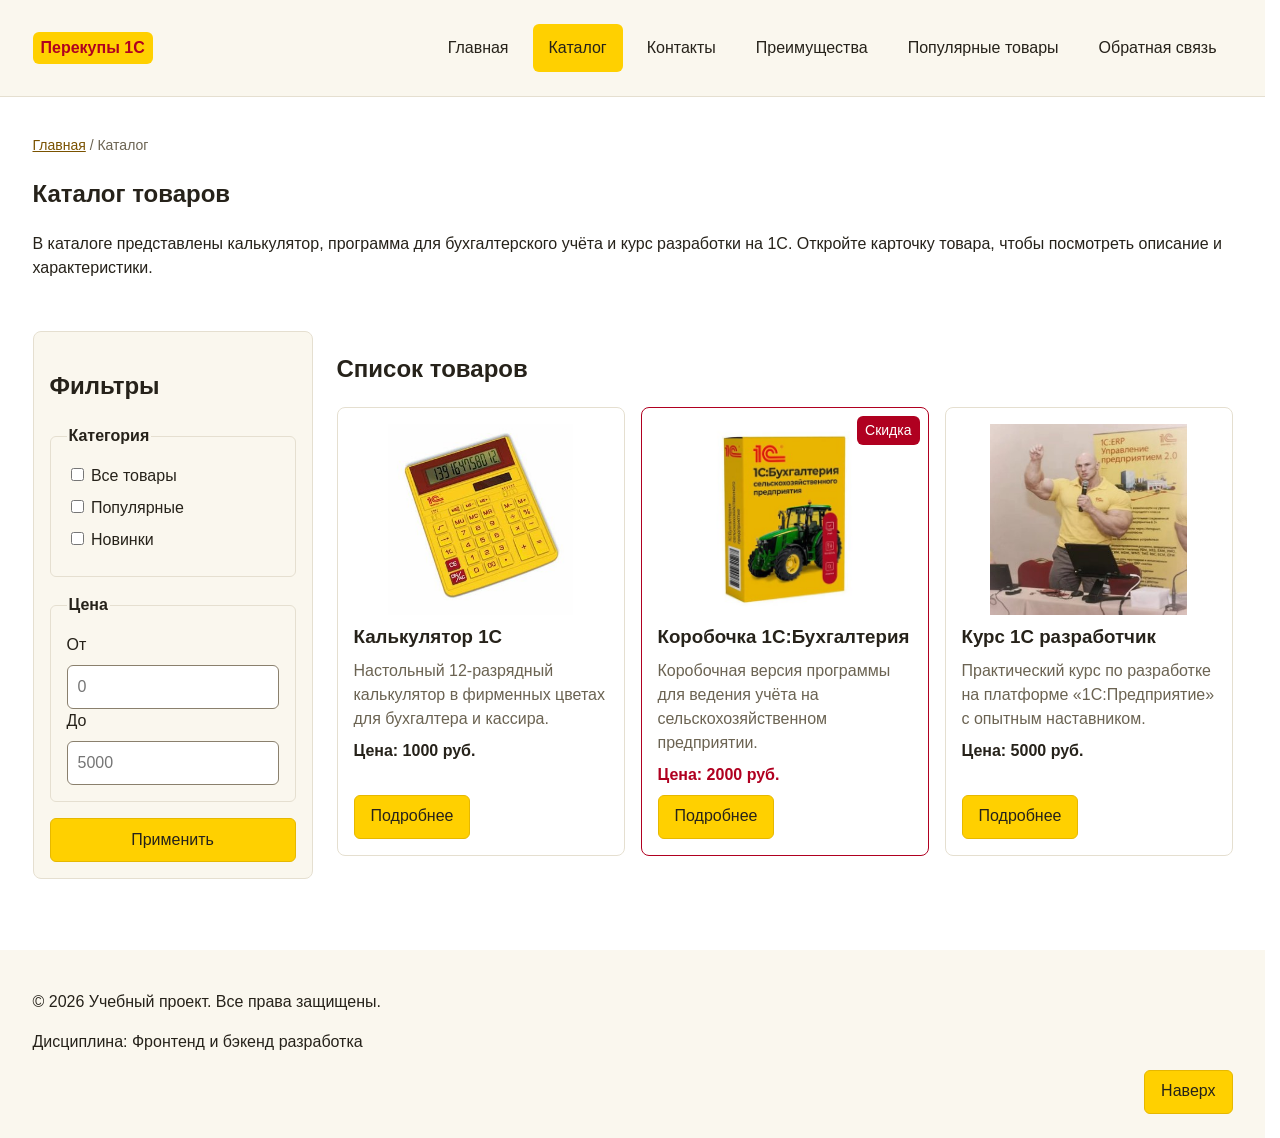
==== commit dd5c7acc: "fix: improve accessibility and add Lighthouse reports" ====
--- a/catalog.html
+++ b/catalog.html
@@ -14,6 +14,7 @@
   <script src="js/main.js" defer></script>
 </head>
 <body>
+  <a class="skip-link" href="#main">Перейти к основному содержимому</a>
   <header class="site-header">
     <div class="site-header__inner">
       <a class="site-header__logo" href="index.html">Перекупы 1С</a>
@@ -22,7 +23,7 @@
       <nav class="site-nav" id="site-navigation" aria-label="Основная навигация">
         <ul class="site-nav__list">
           <li class="site-nav__item"><a class="site-nav__link" href="index.html">Главная</a></li>
-          <li class="site-nav__item"><a class="site-nav__link site-nav__link--active" href="catalog.html">Каталог</a></li>
+          <li class="site-nav__item"><a class="site-nav__link site-nav__link--active" href="catalog.html" aria-current="page">Каталог</a></li>
           <li class="site-nav__item"><a class="site-nav__link" href="contacts.html">Контакты</a></li>
           <li class="site-nav__item"><a class="site-nav__link" href="index.html#advantages">Преимущества</a></li>
           <li class="site-nav__item"><a class="site-nav__link" href="index.html#popular">Популярные товары</a></li>
@@ -32,10 +33,10 @@
     </div>
   </header>
 
-  <main>
+  <main id="main" tabindex="-1">
     <nav class="breadcrumbs" aria-label="Хлебные крошки">
       <a class="breadcrumbs__link" href="index.html">Главная</a>
-      <span class="breadcrumbs__current">Каталог</span>
+      <span class="breadcrumbs__current" aria-current="page">Каталог</span>
     </nav>
 
     <section class="section">
--- a/css/style.css
+++ b/css/style.css
@@ -27,6 +27,7 @@
   --color-accent: #7a5200;
 
   --color-border: #e5dfd0;
+  --color-control-border: #8a806d;
   --color-surface: #faf7ee;
   --color-surface-accent: #fff6bf;
   --color-danger: #b00020;
@@ -130,8 +131,38 @@
   Видимая рамка фокуса при навигации с клавиатуры.
 */
 a:focus-visible {
-  outline: 2px solid var(--color-accent);
+  outline: 3px solid var(--color-accent);
   outline-offset: 3px;
+}
+
+:focus-visible {
+  outline: 3px solid var(--color-accent);
+  outline-offset: 3px;
+}
+
+/* Фокус сегмента нативного поля даты может находиться в shadow DOM браузера. */
+input[type="date"]:focus-within {
+  outline: 3px solid var(--color-accent);
+  outline-offset: 3px;
+}
+
+.skip-link {
+  position: absolute;
+  top: 16px;
+  left: 16px;
+  z-index: 1000;
+  max-width: calc(100% - 32px);
+  padding: 12px 16px;
+  color: var(--color-white);
+  background-color: var(--color-text);
+  border-radius: var(--radius-sm);
+  transform: translateY(calc(-100% - 24px));
+}
+
+.skip-link:focus,
+.skip-link:focus-visible {
+  transform: translateY(0);
+  color: var(--color-white);
 }
 
 /*
@@ -195,7 +226,7 @@
 }
 
 .button:focus-visible {
-  outline: 2px solid var(--color-accent);
+  outline: 3px solid var(--color-accent);
   outline-offset: 3px;
 }
 
@@ -294,7 +325,7 @@
 }
 
 .site-nav__link:focus-visible {
-  outline: 2px solid var(--color-accent);
+  outline: 3px solid var(--color-accent);
   outline-offset: 3px;
 }
 
@@ -553,7 +584,7 @@
 .filters-form__input {
   width: 100%;
   padding: 8px 10px;
-  border: 1px solid var(--color-border);
+  border: 1px solid var(--color-control-border);
   border-radius: var(--radius-sm);
   font: inherit;
 }
@@ -789,7 +820,7 @@
 .order-form__textarea {
   width: 100%;
   padding: 10px 12px;
-  border: 1px solid var(--color-border);
+  border: 1px solid var(--color-control-border);
   border-radius: var(--radius-sm);
   font: inherit;
 }
@@ -803,6 +834,25 @@
   color: var(--color-muted);
 }
 
+.order-form__error,
+.order-form__summary {
+  color: var(--color-danger);
+}
+
+.order-form__summary {
+  grid-column: 1 / -1;
+  margin: 0;
+}
+
+.order-form__error[hidden],
+.order-form__summary[hidden] {
+  display: none;
+}
+
+.order-dialog__product {
+  font-weight: 700;
+}
+
 /*
   Реакция поля на наведение мыши.
 */
@@ -818,7 +868,7 @@
 .order-form__input:focus-visible,
 .order-form__select:focus-visible,
 .order-form__textarea:focus-visible {
-  outline: 2px solid var(--color-accent);
+  outline: 3px solid var(--color-accent);
   outline-offset: 3px;
 }
 
--- a/css/responsive.css
+++ b/css/responsive.css
@@ -239,7 +239,7 @@
 }
 
 .table-wrapper:focus-visible {
-  outline: 2px solid var(--color-accent);
+  outline: 3px solid var(--color-accent);
   outline-offset: 3px;
 }
 
@@ -517,3 +517,10 @@
     position: static;
   }
 }
+
+/* Учитываем системную настройку уменьшения анимации. */
+@media (prefers-reduced-motion: reduce) {
+  html {
+    scroll-behavior: auto;
+  }
+}
